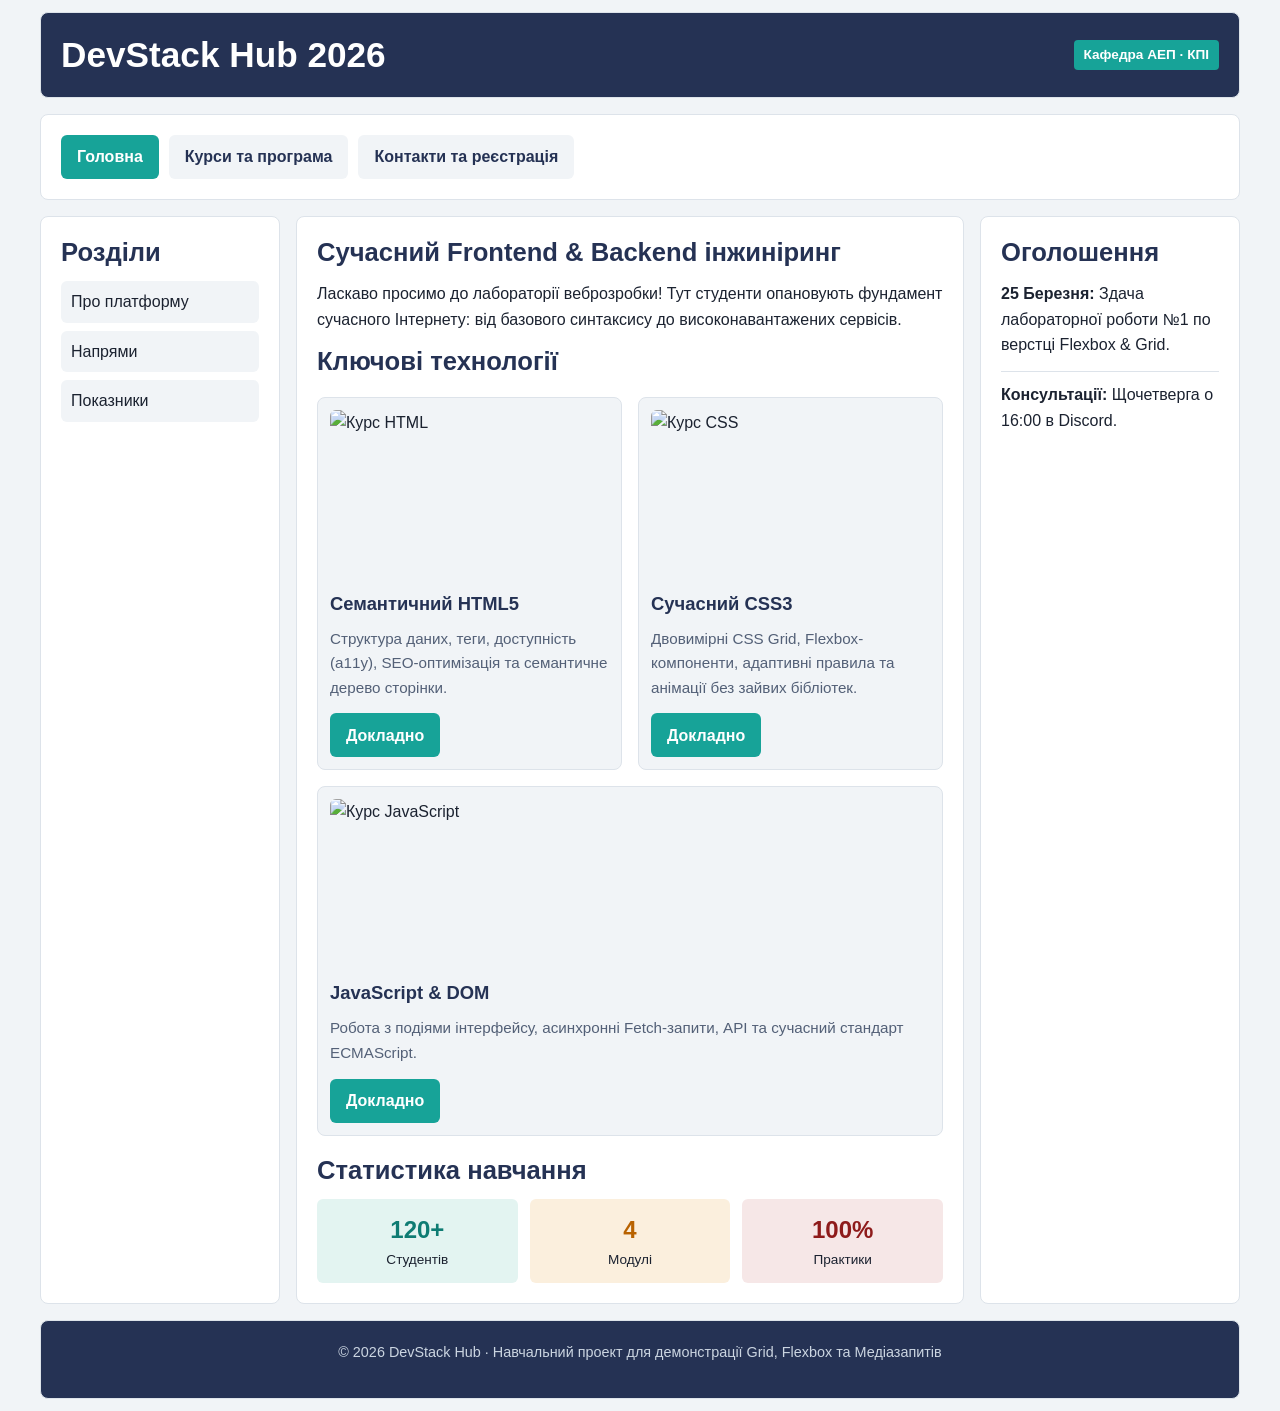
==== index.html @ ce72aaf6 "Add files via upload" ====
<!DOCTYPE html>
<html lang="uk">
<head>
    <meta charset="UTF-8">
    <meta name="viewport" content="width=device-width, initial-scale=1.0">
    <title>DevStack Hub — Освітній портал</title>
    <link rel="stylesheet" href="styles.css">
</head>
<body>

<div class="grid-container">

    <header class="header">
        <h1>DevStack Hub 2026</h1>
        <span class="badge">Кафедра АЕП · КПІ</span>
    </header>

    <nav class="top-nav" aria-label="Головна навігація">
        <ul class="menu-list">
            <li><a href="index.html" class="active">Головна</a></li>
            <li><a href="courses.html">Курси та програма</a></li>
            <li><a href="contact.html">Контакти та реєстрація</a></li>
        </ul>
    </nav>

    <aside class="sidebar">
        <h2>Розділи</h2>
        <ul class="side-list">
            <li><a href="#about">Про платформу</a></li>
            <li><a href="#directions">Напрями</a></li>
            <li><a href="#metrics">Показники</a></li>
        </ul>
    </aside>

    <main class="main-area">
        <section id="about">
            <h2>Сучасний Frontend & Backend інжиніринг</h2>
            <p>Ласкаво просимо до лабораторії веброзробки! Тут студенти опановують фундамент сучасного Інтернету: від базового синтаксису до високонавантажених сервісів.</p>
        </section>

        <section id="directions">
            <h2>Ключові технології</h2>
            <div class="cards-deck">

                <article class="card-item">
                    <img src="img/html.svg" alt="Курс HTML">
                    <h3>Семантичний HTML5</h3>
                    <p>Структура даних, теги, доступність (a11y), SEO-оптимізація та семантичне дерево сторінки.</p>
                    <a href="courses.html" class="btn">Докладно</a>
                </article>

                <article class="card-item">
                    <img src="img/css.svg" alt="Курс CSS">
                    <h3>Сучасний CSS3</h3>
                    <p>Двовимірні CSS Grid, Flexbox-компоненти, адаптивні правила та анімації без зайвих бібліотек.</p>
                    <a href="courses.html" class="btn">Докладно</a>
                </article>

                <article class="card-item">
                    <img src="img/js.svg" alt="Курс JavaScript">
                    <h3>JavaScript & DOM</h3>
                    <p>Робота з подіями інтерфейсу, асинхронні Fetch-запити, API та сучасний стандарт ECMAScript.</p>
                    <a href="courses.html" class="btn">Докладно</a>
                </article>

            </div>
        </section>

        <section id="metrics" style="margin-top: 1rem;">
            <h2>Статистика навчання</h2>
            <div style="display: flex; gap: 12px; flex-wrap: wrap;">
                <div style="flex: 1 1 120px; background: #e3f4f1; padding: 12px; border-radius: 6px; text-align: center;">
                    <strong style="font-size: 1.5rem; color: #0E7C73;">120+</strong>
                    <p style="margin:0; font-size: 0.85rem;">Студентів</p>
                </div>
                <div style="flex: 1 1 120px; background: #fbefdd; padding: 12px; border-radius: 6px; text-align: center;">
                    <strong style="font-size: 1.5rem; color: #b86200;">4</strong>
                    <p style="margin:0; font-size: 0.85rem;">Модулі</p>
                </div>
                <div style="flex: 1 1 120px; background: #f6e7e7; padding: 12px; border-radius: 6px; text-align: center;">
                    <strong style="font-size: 1.5rem; color: #8E1B1B;">100%</strong>
                    <p style="margin:0; font-size: 0.85rem;">Практики</p>
                </div>
            </div>
        </section>
    </main>

    <aside class="aside-ext">
        <h2>Оголошення</h2>
        <p><strong>25 Березня:</strong> Здача лабораторної роботи №1 по верстці Flexbox & Grid.</p>
        <hr style="border:0; border-top: 1px solid var(--border); margin: 10px 0;">
        <p><strong>Консультації:</strong> Щочетверга о 16:00 в Discord.</p>
    </aside>

    <footer class="footer">
        <p>© 2026 DevStack Hub · Навчальний проект для демонстрації Grid, Flexbox та Медіазапитів</p>
    </footer>

</div>

</body>
</html>
---- styles.css ----
/* ============================================================
   БАЗОВІ НАЛАШТУВАННЯ ТА СКИДАННЯ
   ============================================================ */
* {
    box-sizing: border-box;
    margin: 0;
    padding: 0;
}

:root {
    --primary: #253254;
    --primary-light: #34446e;
    --accent: #17A398;
    --accent-hover: #0E7C73;
    --danger: #8E1B1B;
    --bg-main: #F1F4F7;
    --surface: #FFFFFF;
    --text: #1B2230;
    --text-muted: #536077;
    --border: #DDE3EA;
}

body {
    font-family: 'Nunito', -apple-system, BlinkMacSystemFont, 'Segoe UI', Roboto, sans-serif;
    line-height: 1.6;
    color: var(--text);
    background-color: var(--bg-main);
    padding: 12px;
}

h1, h2, h3 {
    font-family: 'Exo 2', sans-serif, Arial;
    line-height: 1.25;
    color: var(--primary);
    margin-bottom: 0.75rem;
}

h1 { font-size: clamp(1.4rem, 1rem + 1.8vw, 2.2rem); }
h2 { font-size: clamp(1.2rem, 0.9rem + 1.2vw, 1.6rem); }
h3 { font-size: 1.15rem; }

p { margin-bottom: 0.85rem; }
a { color: var(--danger); text-decoration: none; }
a:hover { text-decoration: underline; }

img {
    max-width: 100%;
    display: block;
}

/* ============================================================
   GRID КАРКАС СТОРІНКИ (Двовимірний макет)
   ============================================================ */
.grid-container {
    max-width: 1200px;
    margin: 0 auto;
    display: grid;
    grid-template-columns: 240px 1fr 260px;
    grid-template-rows: auto auto 1fr auto;
    grid-template-areas:
        "header  header   header"
        "nav     nav      nav"
        "sidebar content  aside"
        "footer  footer   footer";
    gap: 16px;
    min-height: calc(100vh - 24px);
}

/* Прив'язка елементів до областей Grid */
.header    { grid-area: header; }
.top-nav   { grid-area: nav; }
.sidebar   { grid-area: sidebar; }
.main-area { grid-area: content; }
.aside-ext { grid-area: aside; }
.footer    { grid-area: footer; }

/* Карткові блоки каркасу */
.header, .top-nav, .sidebar, .main-area, .aside-ext, .footer {
    background: var(--surface);
    border: 1px solid var(--border);
    border-radius: 8px;
    padding: 1.25rem;
}

.header {
    background: var(--primary);
    color: #fff;
    display: flex;
    justify-content: space-between;
    align-items: center;
    flex-wrap: wrap;
    gap: 10px;
}

.header h1 { color: #fff; margin: 0; }
.header .badge {
    background: var(--accent);
    color: #fff;
    padding: 4px 10px;
    border-radius: 4px;
    font-size: 0.85rem;
    font-weight: bold;
}

/* ============================================================
   FLEXBOX: ГОРИЗОНТАЛЬНЕ МЕНЮ
   ============================================================ */
.menu-list {
    list-style: none;
    display: flex;
    flex-wrap: wrap;
    gap: 10px;
}

.menu-list a {
    display: inline-flex;
    align-items: center;
    min-height: 44px; /* Мінімальна висота для мобільних пальців */
    padding: 0 16px;
    background: var(--bg-main);
    color: var(--primary);
    font-weight: 600;
    border-radius: 6px;
    transition: background 0.2s, color 0.2s;
}

.menu-list a:hover,
.menu-list a.active {
    background: var(--accent);
    color: #fff;
    text-decoration: none;
}

/* ============================================================
   FLEXBOX: КАРТКИ НАПРЯМІВ / КУРСІВ
   ============================================================ */
.cards-deck {
    display: flex;
    flex-wrap: wrap;
    gap: 16px;
    margin: 1.2rem 0;
}

.card-item {
    flex: 1 1 260px; /* Базова гнучка ширина картки */
    background: var(--bg-main);
    border: 1px solid var(--border);
    border-radius: 8px;
    padding: 12px;
    display: flex;
    flex-direction: column; /* Внутрішній Flex для рівних кнопок */
}

.card-item img {
    width: 100%;
    height: 170px;
    object-fit: cover;
    border-radius: 6px;
    margin-bottom: 12px;
}

.card-item p {
    color: var(--text-muted);
    font-size: 0.95rem;
    flex-grow: 1; /* Виштовхує кнопку на дно картки */
}

.btn {
    display: inline-flex;
    align-items: center;
    justify-content: center;
    min-height: 44px;
    padding: 0 16px;
    background: var(--accent);
    color: #fff;
    font-weight: bold;
    border-radius: 6px;
    border: none;
    cursor: pointer;
    text-decoration: none;
    align-self: flex-start;
    transition: background 0.2s;
}

.btn:hover {
    background: var(--accent-hover);
    text-decoration: none;
}

/* ============================================================
   СПИСКИ, ТАБЛИЦІ ТА ФОРМИ
   ============================================================ */
.side-list {
    list-style: none;
    display: flex;
    flex-direction: column;
    gap: 8px;
}

.side-list a {
    display: block;
    padding: 8px 10px;
    border-radius: 6px;
    background: var(--bg-main);
    color: var(--text);
    font-weight: 500;
}

.side-list a:hover {
    background: #e2e8f0;
    text-decoration: none;
}

/* Адаптивна таблиця-обгортка для смартфонів */
.table-wrap {
    width: 100%;
    overflow-x: auto;
    margin: 1rem 0;
    border: 1px solid var(--border);
    border-radius: 6px;
}

table.data-table {
    width: 100%;
    border-collapse: collapse;
    min-width: 500px; /* Забезпечує читабельність зі скролом */
}

table.data-table th,
table.data-table td {
    padding: 10px 14px;
    border-bottom: 1px solid var(--border);
    text-align: left;
}

table.data-table th {
    background: #EAF0F6;
    color: var(--primary);
    font-weight: 700;
}

table.data-table tr:hover td {
    background: #fafafa;
}

/* Форми */
.form-group {
    display: flex;
    flex-direction: column;
    gap: 6px;
    margin-bottom: 14px;
}

.form-group label {
    font-weight: 600;
    font-size: 0.95rem;
}

.form-group input,
.form-group select,
.form-group textarea {
    padding: 10px 12px;
    border: 1px solid var(--border);
    border-radius: 6px;
    font-family: inherit;
    font-size: 1rem;
    min-height: 44px;
}

.form-group textarea {
    min-height: 100px;
    resize: vertical;
}

/* Підвал */
.footer {
    background: var(--primary);
    color: #cbd5e1;
    font-size: 0.9rem;
    text-align: center;
}

/* ============================================================
   МЕДІАЗАПИТИ (ТОЧКИ ЗЛАМУ)
   ============================================================ */

/* Планшетні екрани (до 960px): 2 колонки */
@media (max-width: 960px) {
    .grid-container {
        grid-template-columns: 220px 1fr;
        grid-template-areas:
            "header  header"
            "nav     nav"
            "sidebar content"
            "aside   aside"
            "footer  footer";
    }
}

/* Мобільні пристрої (до 640px): 1 колонка, повна мобільність */
@media (max-width: 640px) {
    body {
        padding: 8px;
    }

    .grid-container {
        grid-template-columns: 1fr;
        grid-template-areas:
            "header"
            "nav"
            "content"
            "sidebar"
            "aside"
            "footer";
        gap: 10px;
    }

    .menu-list {
        flex-direction: column;
    }

    .menu-list a {
        justify-content: center;
        width: 100%;
    }

    .card-item {
        flex: 1 1 100%; /* Картки займають весь екран телефону */
    }

    .header {
        text-align: center;
        justify-content: center;
    }

    .btn {
        width: 100%; /* Зручна велика кнопка для великого пальця */
    }
}
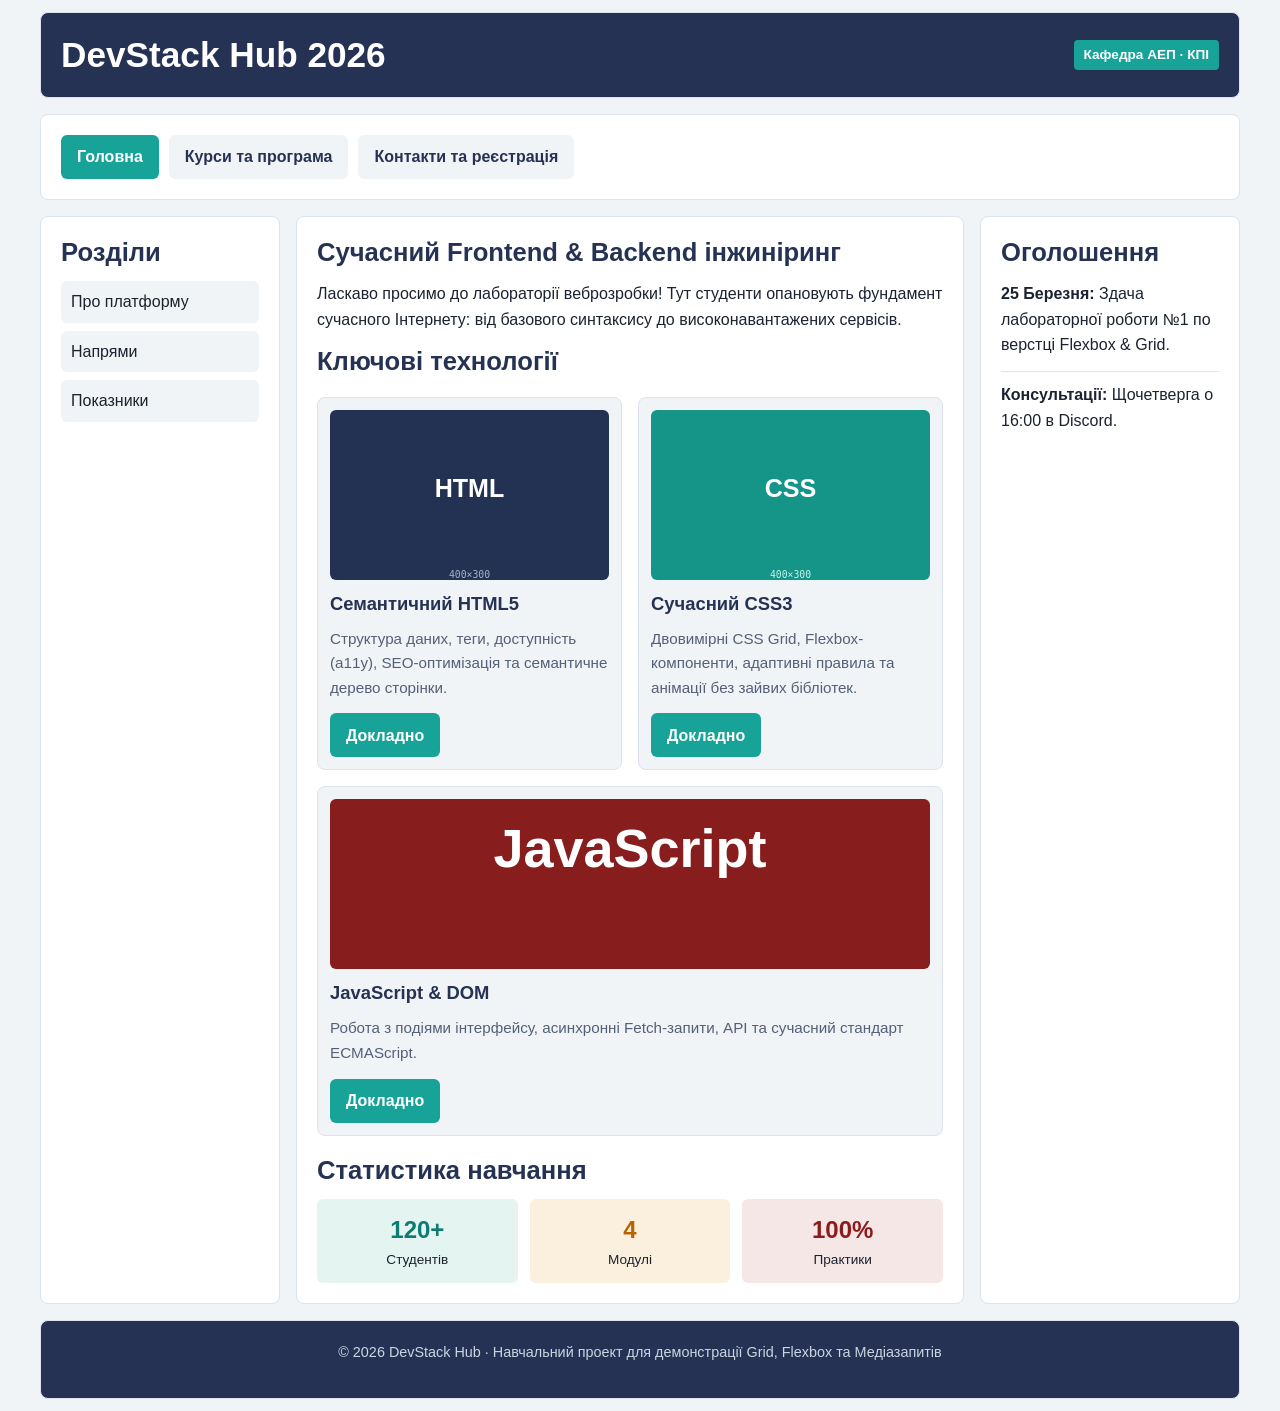
==== commit 6dc697ba: "Update index.html" ====
--- a/index.html
+++ b/index.html
@@ -43,21 +43,21 @@
             <div class="cards-deck">
 
                 <article class="card-item">
-                    <img src="img/html.svg" alt="Курс HTML">
+                    <img src="html.svg" alt="Курс HTML">
                     <h3>Семантичний HTML5</h3>
                     <p>Структура даних, теги, доступність (a11y), SEO-оптимізація та семантичне дерево сторінки.</p>
                     <a href="courses.html" class="btn">Докладно</a>
                 </article>
 
                 <article class="card-item">
-                    <img src="img/css.svg" alt="Курс CSS">
+                    <img src="css.svg" alt="Курс CSS">
                     <h3>Сучасний CSS3</h3>
                     <p>Двовимірні CSS Grid, Flexbox-компоненти, адаптивні правила та анімації без зайвих бібліотек.</p>
                     <a href="courses.html" class="btn">Докладно</a>
                 </article>
 
                 <article class="card-item">
-                    <img src="img/js.svg" alt="Курс JavaScript">
+                    <img src="js.svg" alt="Курс JavaScript">
                     <h3>JavaScript & DOM</h3>
                     <p>Робота з подіями інтерфейсу, асинхронні Fetch-запити, API та сучасний стандарт ECMAScript.</p>
                     <a href="courses.html" class="btn">Докладно</a>
@@ -99,4 +99,4 @@
 </div>
 
 </body>
-</html>+</html>
